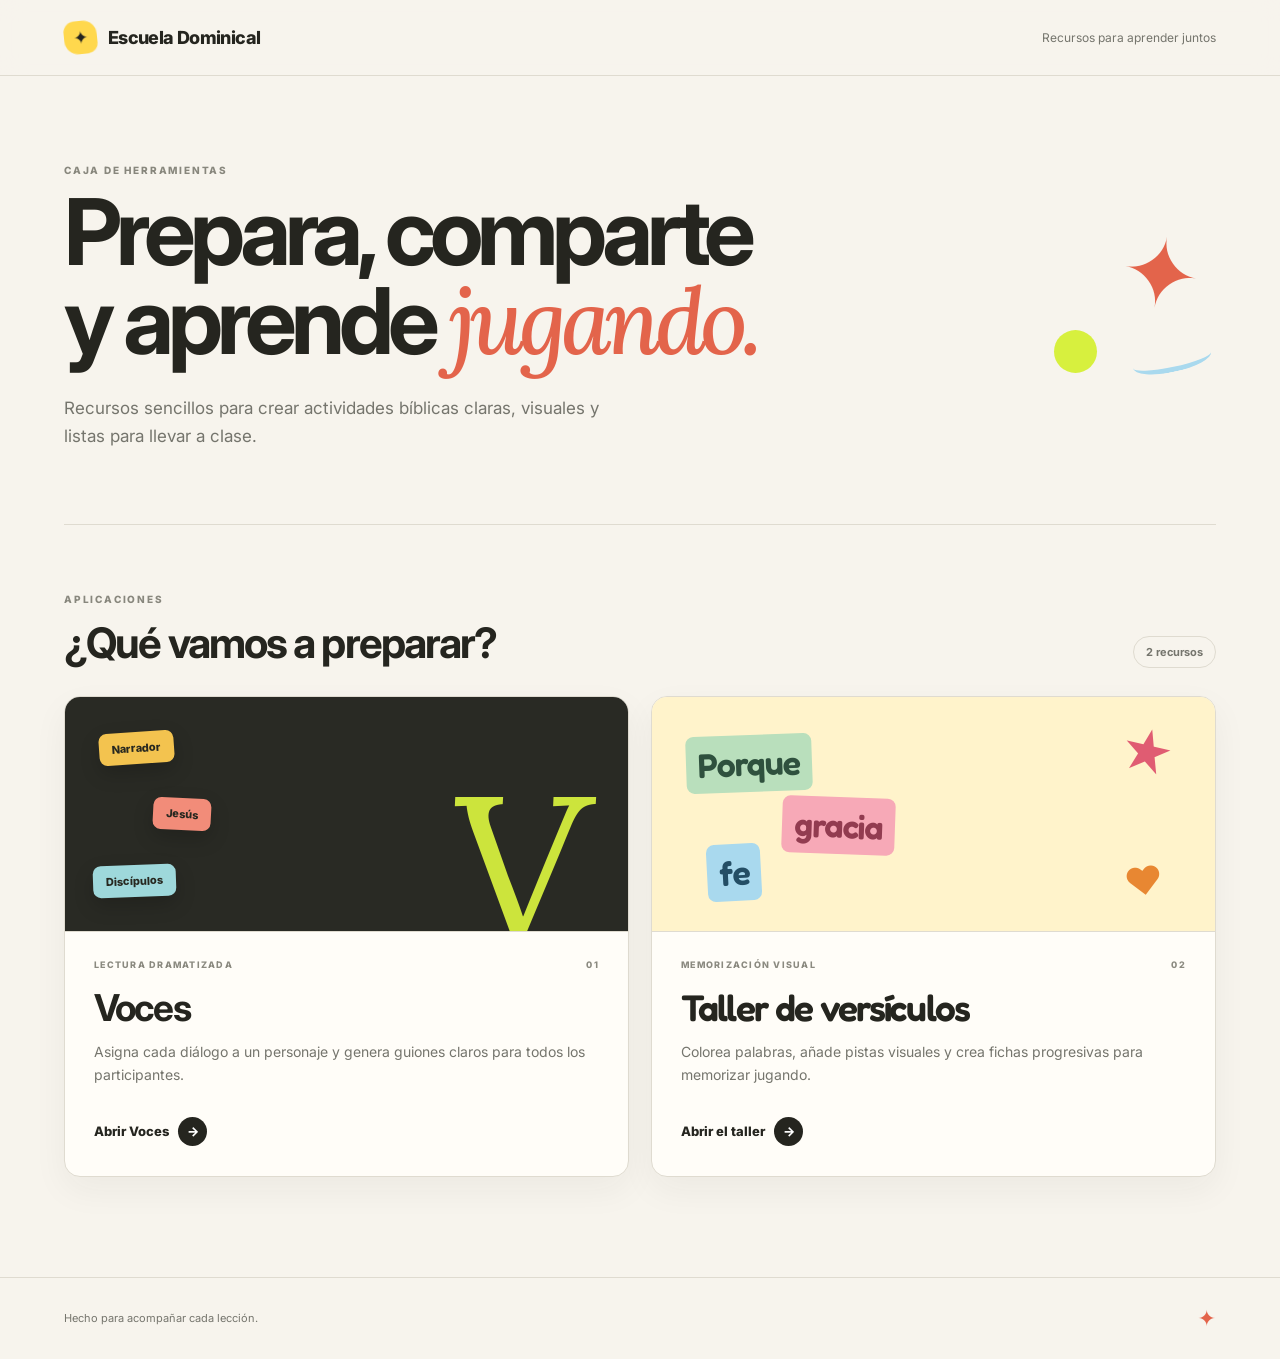
==== index.html @ 7bcf10f0 "index and dash verse feature" ====
<!doctype html>
<html lang="es">
  <head>
    <meta charset="UTF-8" />
    <meta name="viewport" content="width=device-width, initial-scale=1.0" />
    <meta name="theme-color" content="#f7f4ed" />
    <meta name="description" content="Herramientas para preparar actividades de escuela dominical." />
    <title>Escuela Dominical · Herramientas</title>
    <link rel="preconnect" href="https://fonts.googleapis.com" />
    <link rel="preconnect" href="https://fonts.gstatic.com" crossorigin />
    <link href="https://fonts.googleapis.com/css2?family=Fredoka:wght@500;600&family=Inter:wght@400;600;700;800&family=Lora:ital,wght@1,500&display=swap" rel="stylesheet" />
    <link rel="stylesheet" href="styles.css" />
  </head>
  <body>
    <header class="topbar">
      <a class="brand" href="./" aria-label="Escuela Dominical, inicio">
        <span class="brand-mark" aria-hidden="true">✦</span>
        <span>Escuela Dominical</span>
      </a>
      <span class="topbar-note">Recursos para aprender juntos</span>
    </header>

    <main>
      <section class="hero" aria-labelledby="page-title">
        <div class="hero-copy">
          <p class="eyebrow">Caja de herramientas</p>
          <h1 id="page-title">Prepara, comparte<br />y aprende <em>jugando.</em></h1>
          <p class="hero-intro">Recursos sencillos para crear actividades bíblicas claras, visuales y listas para llevar a clase.</p>
        </div>
        <div class="hero-doodle" aria-hidden="true">
          <span class="doodle-star">✦</span>
          <span class="doodle-dot"></span>
          <span class="doodle-line"></span>
        </div>
      </section>

      <section class="apps" aria-labelledby="apps-title">
        <div class="section-heading">
          <div>
            <p class="eyebrow">Aplicaciones</p>
            <h2 id="apps-title">¿Qué vamos a preparar?</h2>
          </div>
          <span class="app-count">2 recursos</span>
        </div>

        <div class="app-grid">
          <a class="app-card voices-card" href="./voces/">
            <div class="card-visual voices-visual" aria-hidden="true">
              <span class="voice voice-one">Narrador</span>
              <span class="voice voice-two">Jesús</span>
              <span class="voice voice-three">Discípulos</span>
              <span class="visual-symbol">V</span>
            </div>
            <div class="card-content">
              <div class="card-meta"><span>Lectura dramatizada</span><span>01</span></div>
              <h3>Voces</h3>
              <p>Asigna cada diálogo a un personaje y genera guiones claros para todos los participantes.</p>
              <span class="card-action">Abrir Voces <span aria-hidden="true">→</span></span>
            </div>
          </a>

          <a class="app-card memory-card" href="./memory/">
            <div class="card-visual memory-visual" aria-hidden="true">
              <span class="memory-word word-one">Porque</span>
              <span class="memory-word word-two">gracia</span>
              <span class="memory-word word-three">fe</span>
              <span class="memory-spark">★</span>
              <span class="memory-heart">♥</span>
            </div>
            <div class="card-content">
              <div class="card-meta"><span>Memorización visual</span><span>02</span></div>
              <h3>Taller de versículos</h3>
              <p>Colorea palabras, añade pistas visuales y crea fichas progresivas para memorizar jugando.</p>
              <span class="card-action">Abrir el taller <span aria-hidden="true">→</span></span>
            </div>
          </a>
        </div>
      </section>
    </main>

    <footer>
      <span>Hecho para acompañar cada lección.</span>
      <span aria-hidden="true">✦</span>
    </footer>
  </body>
</html>
---- styles.css ----
:root {
  --ink: #25251f;
  --muted: #75756d;
  --paper: #f7f4ed;
  --card: #fffdf8;
  --line: #dfdbd0;
  --lime: #d7f03e;
  --coral: #e3644b;
  --sun: #ffd84d;
  --pink: #f7a9b7;
  --blue: #a9d9ee;
  --sans: "Inter", system-ui, sans-serif;
  --serif: "Lora", Georgia, serif;
}

* {
  box-sizing: border-box;
}

html {
  scroll-behavior: smooth;
}

body {
  margin: 0;
  color: var(--ink);
  background: var(--paper);
  font-family: var(--sans);
}

.topbar {
  height: 76px;
  padding: 0 5vw;
  display: flex;
  align-items: center;
  justify-content: space-between;
  border-bottom: 1px solid var(--line);
  background: rgba(247, 244, 237, 0.92);
  backdrop-filter: blur(12px);
}

.brand {
  display: flex;
  align-items: center;
  gap: 11px;
  color: var(--ink);
  font-size: 18px;
  font-weight: 800;
  letter-spacing: -0.035em;
  text-decoration: none;
}

.brand-mark {
  width: 33px;
  height: 33px;
  display: grid;
  place-items: center;
  border-radius: 11px 14px 10px 14px;
  color: var(--ink);
  background: var(--sun);
  transform: rotate(-6deg);
}

.topbar-note {
  color: var(--muted);
  font-size: 12px;
}

main {
  width: min(1180px, 90vw);
  margin: 0 auto;
}

.hero {
  min-height: 430px;
  padding: 88px 0 74px;
  display: flex;
  align-items: center;
  justify-content: space-between;
  gap: 60px;
  border-bottom: 1px solid var(--line);
}

.eyebrow {
  margin: 0 0 12px;
  color: #88877d;
  font-size: 10px;
  font-weight: 800;
  letter-spacing: 0.18em;
  text-transform: uppercase;
}

.hero h1 {
  margin: 0;
  max-width: 840px;
  font-size: clamp(49px, 7.2vw, 92px);
  line-height: 0.96;
  letter-spacing: -0.065em;
}

.hero h1 em {
  color: var(--coral);
  font-family: var(--serif);
  font-weight: 500;
}

.hero-intro {
  max-width: 550px;
  margin: 28px 0 0;
  color: var(--muted);
  font-size: 17px;
  line-height: 1.65;
}

.hero-doodle {
  position: relative;
  flex: 0 0 170px;
  height: 190px;
}

.doodle-star {
  position: absolute;
  top: 3px;
  right: 15px;
  color: var(--coral);
  font-size: 95px;
  transform: rotate(10deg);
}

.doodle-dot {
  position: absolute;
  left: 8px;
  bottom: 29px;
  width: 43px;
  height: 43px;
  border-radius: 50%;
  background: var(--lime);
}

.doodle-line {
  position: absolute;
  right: 4px;
  bottom: 30px;
  width: 80px;
  height: 24px;
  border-bottom: 5px solid var(--blue);
  border-radius: 50%;
  transform: rotate(-12deg);
}

.apps {
  padding: 68px 0 100px;
}

.section-heading {
  margin-bottom: 28px;
  display: flex;
  align-items: end;
  justify-content: space-between;
  gap: 24px;
}

.section-heading h2 {
  margin: 0;
  font-size: clamp(28px, 4vw, 42px);
  letter-spacing: -0.045em;
}

.app-count {
  padding: 8px 12px;
  border: 1px solid var(--line);
  border-radius: 99px;
  color: var(--muted);
  font-size: 11px;
  font-weight: 700;
}

.app-grid {
  display: grid;
  grid-template-columns: repeat(2, minmax(0, 1fr));
  gap: 22px;
}

.app-card {
  min-width: 0;
  overflow: hidden;
  color: var(--ink);
  background: var(--card);
  border: 1px solid var(--line);
  border-radius: 16px;
  text-decoration: none;
  box-shadow: 0 13px 35px rgba(43, 42, 34, 0.05);
  transition: transform 0.2s ease, box-shadow 0.2s ease;
}

.app-card:hover,
.app-card:focus-visible {
  transform: translateY(-5px);
  box-shadow: 0 20px 44px rgba(43, 42, 34, 0.11);
}

.app-card:focus-visible {
  outline: 3px solid var(--ink);
  outline-offset: 4px;
}

.card-visual {
  position: relative;
  height: 235px;
  overflow: hidden;
  border-bottom: 1px solid var(--line);
}

.voices-visual {
  background: #292a24;
}

.visual-symbol {
  position: absolute;
  right: 38px;
  bottom: -42px;
  color: var(--lime);
  font-family: var(--serif);
  font-size: 210px;
  font-style: italic;
  line-height: 1;
  opacity: 0.94;
}

.voice {
  position: absolute;
  z-index: 1;
  padding: 9px 13px;
  border-radius: 8px;
  color: #272820;
  font-size: 11px;
  font-weight: 800;
  box-shadow: 0 8px 20px rgba(0, 0, 0, 0.18);
}

.voice-one {
  top: 35px;
  left: 34px;
  background: #f3c34f;
  transform: rotate(-4deg);
}

.voice-two {
  top: 101px;
  left: 88px;
  background: #f28c79;
  transform: rotate(3deg);
}

.voice-three {
  left: 28px;
  bottom: 34px;
  background: #9ed8db;
  transform: rotate(-2deg);
}

.memory-visual {
  background: #fff3cb;
}

.memory-word {
  position: absolute;
  padding: 8px 12px;
  border-radius: 8px;
  font: 600 clamp(20px, 3vw, 34px) "Fredoka", var(--sans);
  letter-spacing: -0.03em;
}

.word-one {
  top: 38px;
  left: 34px;
  color: #2f513e;
  background: #b9dfbc;
  transform: rotate(-2deg);
}

.word-two {
  top: 100px;
  left: 130px;
  color: #923c50;
  background: var(--pink);
  transform: rotate(2deg);
}

.word-three {
  left: 55px;
  bottom: 30px;
  color: #244e65;
  background: var(--blue);
  transform: rotate(-3deg);
}

.memory-spark,
.memory-heart {
  position: absolute;
  color: #e05c72;
  line-height: 1;
}

.memory-spark {
  top: 30px;
  right: 42px;
  font-size: 52px;
  transform: rotate(13deg);
}

.memory-heart {
  right: 52px;
  bottom: 32px;
  color: #e88732;
  font-size: 38px;
  transform: rotate(-8deg);
}

.card-content {
  padding: 27px 29px 30px;
}

.card-meta {
  display: flex;
  justify-content: space-between;
  gap: 15px;
  color: #8b8a80;
  font-size: 9px;
  font-weight: 800;
  letter-spacing: 0.14em;
  text-transform: uppercase;
}

.card-content h3 {
  margin: 15px 0 10px;
  font-size: clamp(27px, 3vw, 37px);
  letter-spacing: -0.05em;
}

.memory-card h3 {
  font-family: "Fredoka", var(--sans);
  font-weight: 600;
}

.card-content p {
  min-height: 52px;
  margin: 0;
  color: var(--muted);
  font-size: 14px;
  line-height: 1.65;
}

.card-action {
  margin-top: 25px;
  display: inline-flex;
  align-items: center;
  gap: 9px;
  font-size: 13px;
  font-weight: 800;
}

.card-action span {
  width: 29px;
  height: 29px;
  display: grid;
  place-items: center;
  border-radius: 50%;
  color: white;
  background: var(--ink);
  transition: transform 0.2s ease;
}

.app-card:hover .card-action span {
  transform: translateX(3px);
}

footer {
  min-height: 82px;
  padding: 0 5vw;
  display: flex;
  align-items: center;
  justify-content: space-between;
  color: var(--muted);
  border-top: 1px solid var(--line);
  font-size: 11px;
}

footer span:last-child {
  color: var(--coral);
  font-size: 22px;
}

@media (max-width: 760px) {
  .topbar {
    padding: 0 4vw;
  }

  .topbar-note {
    display: none;
  }

  main {
    width: 92vw;
  }

  .hero {
    min-height: auto;
    padding: 60px 4px 55px;
  }

  .hero-doodle {
    display: none;
  }

  .hero h1 {
    font-size: clamp(43px, 13.2vw, 68px);
  }

  .hero-intro {
    font-size: 15px;
  }

  .apps {
    padding: 50px 0 70px;
  }

  .section-heading {
    align-items: flex-start;
  }

  .app-count {
    display: none;
  }

  .app-grid {
    grid-template-columns: 1fr;
  }

  .card-visual {
    height: 210px;
  }

  .card-content p {
    min-height: 0;
  }
}

@media (prefers-reduced-motion: reduce) {
  *,
  *::before,
  *::after {
    scroll-behavior: auto !important;
    transition: none !important;
  }
}
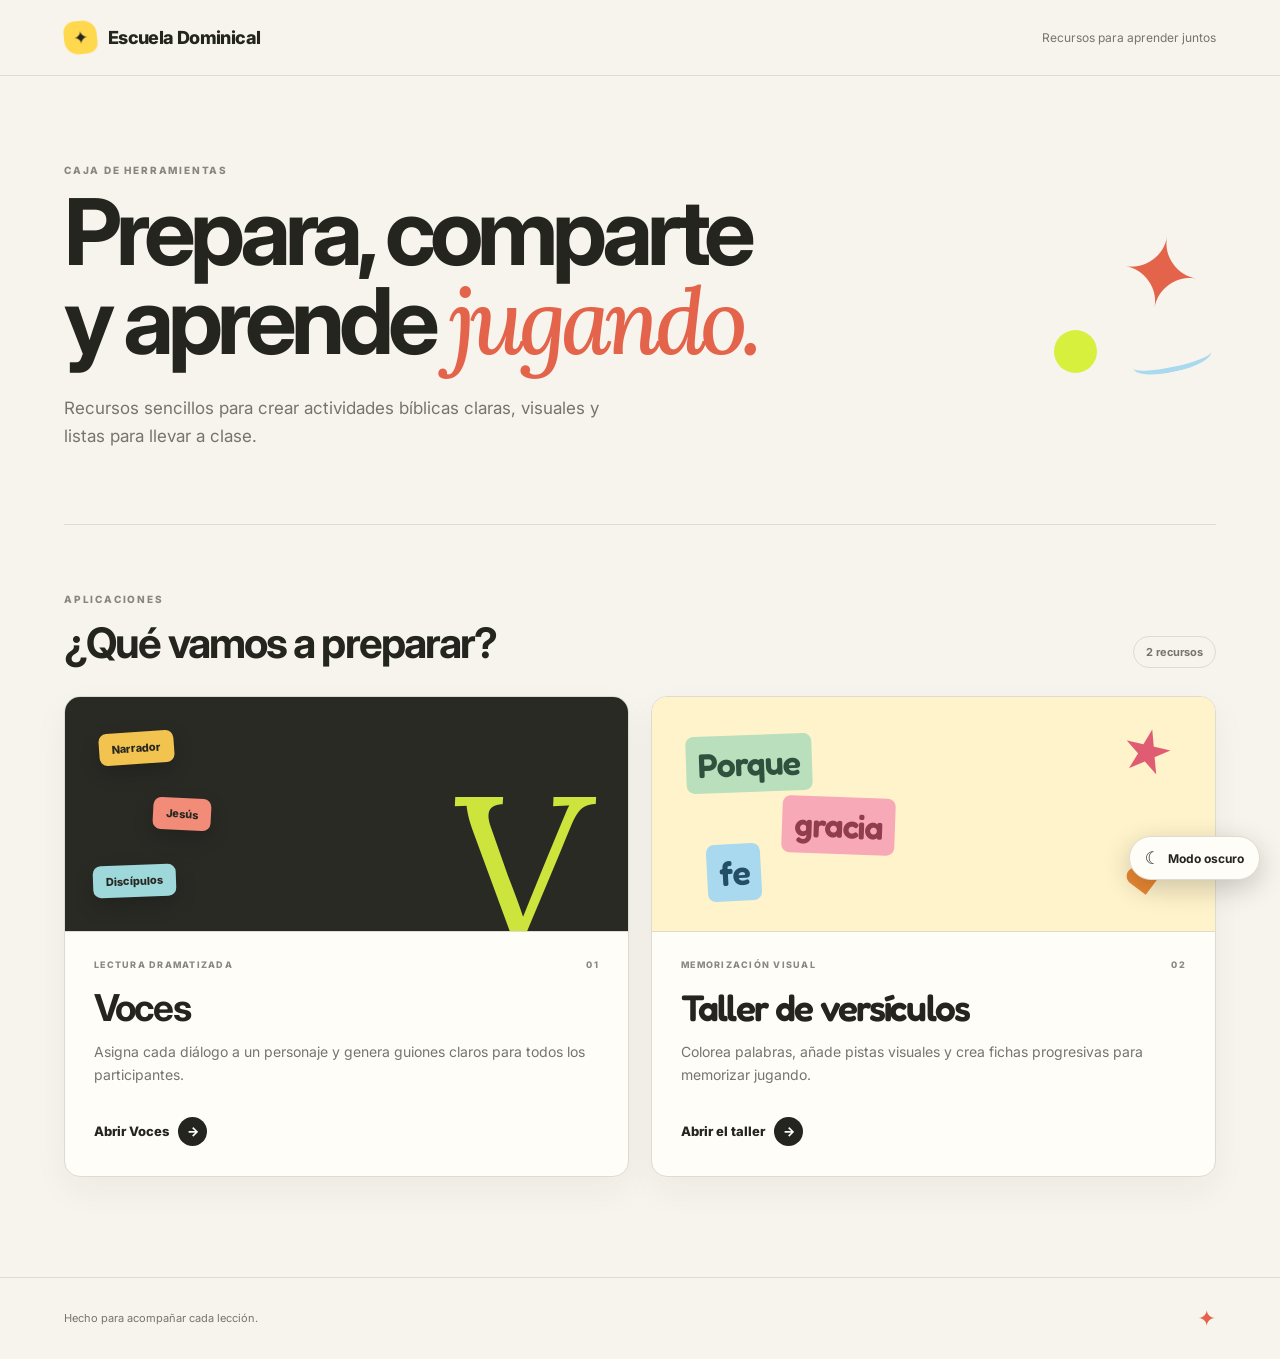
==== commit 813d4cd9: "dark mode" ====
--- a/index.html
+++ b/index.html
@@ -6,10 +6,12 @@
     <meta name="theme-color" content="#f7f4ed" />
     <meta name="description" content="Herramientas para preparar actividades de escuela dominical." />
     <title>Escuela Dominical · Herramientas</title>
+    <script src="theme.js"></script>
     <link rel="preconnect" href="https://fonts.googleapis.com" />
     <link rel="preconnect" href="https://fonts.gstatic.com" crossorigin />
     <link href="https://fonts.googleapis.com/css2?family=Fredoka:wght@500;600&family=Inter:wght@400;600;700;800&family=Lora:ital,wght@1,500&display=swap" rel="stylesheet" />
     <link rel="stylesheet" href="styles.css" />
+    <link rel="stylesheet" href="theme.css" />
   </head>
   <body>
     <header class="topbar">
--- a/styles.css
+++ b/styles.css
@@ -391,6 +391,25 @@
   font-size: 22px;
 }
 
+  :root[data-theme="dark"] {
+    color-scheme: dark;
+    --ink: #f1f0e9;
+    --muted: #aaa99f;
+    --paper: #151612;
+    --card: #20211c;
+    --line: #3b3c34;
+    --coral: #f07a62;
+  }
+
+  html[data-theme="dark"] .topbar { background: rgba(21, 22, 18, 0.9); }
+  html[data-theme="dark"] .eyebrow,
+  html[data-theme="dark"] .card-meta { color: #aaa99f; }
+  html[data-theme="dark"] .app-card { box-shadow: 0 13px 35px rgba(0, 0, 0, 0.24); }
+  html[data-theme="dark"] .app-card:hover,
+  html[data-theme="dark"] .app-card:focus-visible { box-shadow: 0 20px 44px rgba(0, 0, 0, 0.38); }
+  html[data-theme="dark"] .card-action span { color: #20211c; background: var(--ink); }
+  html[data-theme="dark"] .memory-visual { background: #302d20; }
+
 @media (max-width: 760px) {
   .topbar {
     padding: 0 4vw;
--- a/theme.css
+++ b/theme.css
@@ -0,0 +1,58 @@
+:root[data-theme="light"] {
+  color-scheme: light;
+}
+
+.theme-toggle {
+  position: fixed;
+  right: 20px;
+  bottom: 20px;
+  z-index: 1000;
+  min-height: 44px;
+  padding: 0 15px;
+  display: inline-flex;
+  align-items: center;
+  justify-content: center;
+  gap: 8px;
+  border: 1px solid var(--line);
+  border-radius: 999px;
+  color: var(--ink);
+  background: var(--card, var(--paper));
+  box-shadow: 0 8px 28px rgba(0, 0, 0, 0.2);
+  font: 700 12px var(--sans, system-ui, sans-serif);
+  cursor: pointer;
+  transition: transform 0.18s ease, box-shadow 0.18s ease;
+}
+
+.theme-toggle:hover {
+  transform: translateY(-2px);
+  box-shadow: 0 11px 32px rgba(0, 0, 0, 0.28);
+}
+
+.theme-toggle:focus-visible {
+  outline: 3px solid var(--lime, var(--accent, var(--sun, #ffd84d)));
+  outline-offset: 3px;
+}
+
+.theme-toggle > span:first-child {
+  font-size: 17px;
+  line-height: 1;
+}
+
+@media (max-width: 520px) {
+  .theme-toggle {
+    right: 14px;
+    bottom: 14px;
+  }
+}
+
+@media print {
+  .theme-toggle {
+    display: none !important;
+  }
+}
+
+@media (prefers-reduced-motion: reduce) {
+  .theme-toggle {
+    transition: none;
+  }
+}
